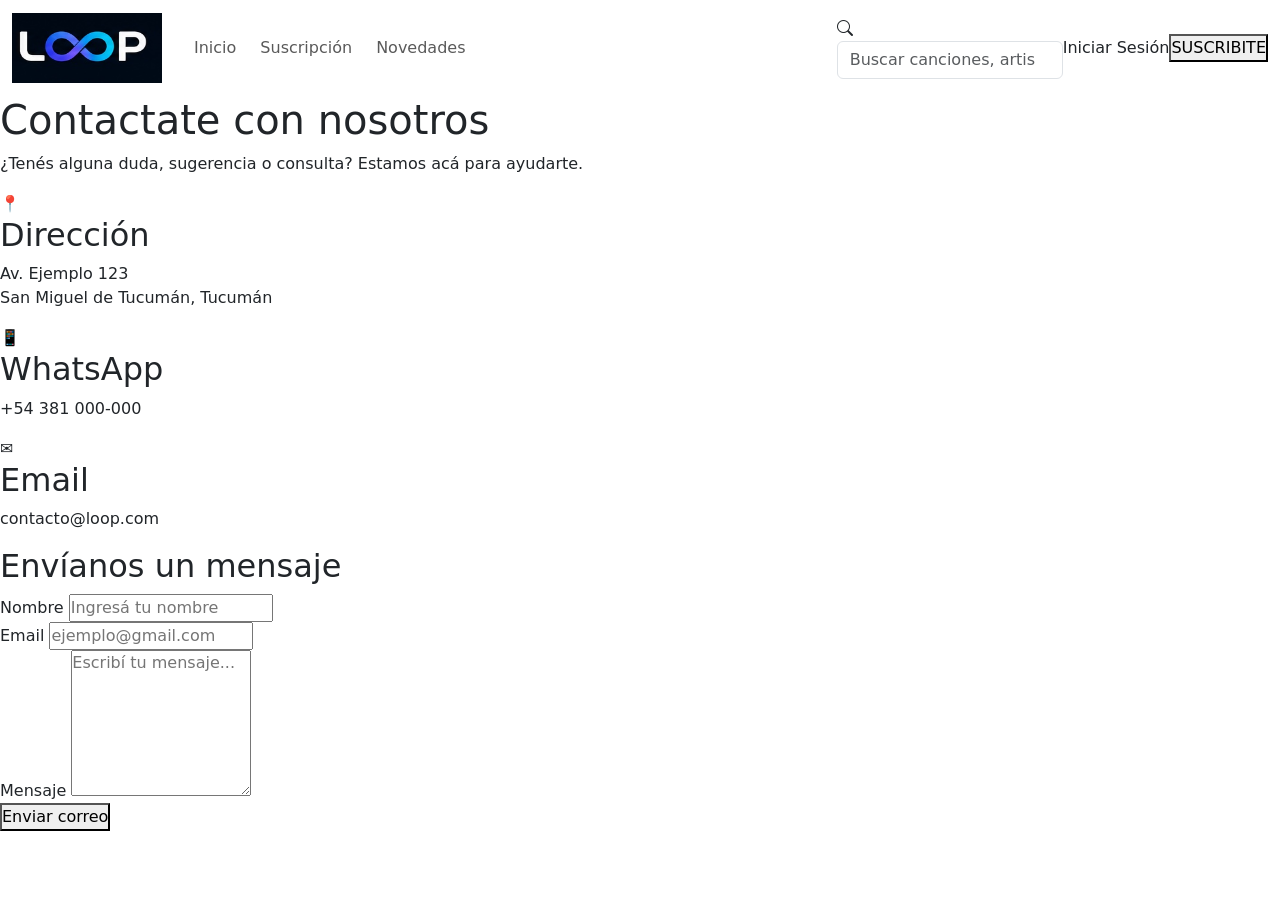
==== pages/contacto/contacto.html @ 1b374a80 "Agrego boton de enviar a formulario" ====
<!DOCTYPE html>
<html lang="en">
<head>
    <meta charset="UTF-8">
    <meta name="viewport" content="width=device-width, initial-scale=1.0">
    <title>Document</title>
    <link rel="preconnect" href="https://fonts.googleapis.com">
    <link rel="preconnect" href="https://fonts.gstatic.com" crossorigin>
    <link href="https://fonts.googleapis.com/css2?family=Poppins:ital,wght@0,100;0,200;0,300;0,400;0,500;0,600;0,700;0,800;0,900;1,100;1,200;1,300;1,400;1,500;1,600;1,700;1,800;1,900&display=swap" rel="stylesheet">
    <link rel="stylesheet" href="./contacto.css">
    <link href="https://cdn.jsdelivr.net/npm/bootstrap@5.3.8/dist/css/bootstrap.min.css" rel="stylesheet" integrity="sha384-sRIl4kxILFvY47J16cr9ZwB07vP4J8+LH7qKQnuqkuIAvNWLzeN8tE5YBujZqJLB" crossorigin="anonymous">
    <link rel="stylesheet" href="https://cdn.jsdelivr.net/npm/bootstrap-icons@1.11.3/font/bootstrap-icons.min.css">
    <link rel="stylesheet" href="./contacto.css">
</head>
<body>
    
    <nav class="navbar navbar-expand-lg">
        <div class="container-fluid">
        <a class="navbar-brand" href="#index.html">
          <img
            src="/assets/images/03_logo_sin_slogan.png"
            alt="LOOP"
            width="150"
            height="70"
          />
        </a>
        <button
          class="navbar-toggler text-center"
          type="button"
          data-bs-toggle="collapse"
          data-bs-target="#navbarTogglerDemo02"
          aria-controls="navbarTogglerDemo02"
          aria-expanded="false"
          aria-label="Toggle navigation"
        >
          <span class="navbar-toggler-icon"></span>
        </button>
        <div class="collapse navbar-collapse" id="navbarTogglerDemo02">
        
            <ul class="navbar-nav me-auto mb-2 mb-lg-0 ">
              <li class="nav-item">
                  <a class="nav-link" href="/pages/inicio/inicio.html">
                      <i class="me-2"></i>Inicio
                  </a>
              </li>
              <li class="nav-item">
                  <a class="nav-link" href="/pages/suscripcion/suscripcion.html">
                      <i class="me-2"></i>Suscripción
                  </a>
              </li>
              <li class="nav-item">
                  <a class="nav-link" href="/pages/error404/404.html">
                      <i class="me-2"></i>Novedades
                  </a>
              </li>
            </ul>
            <form class="d-flex  ms-auto" role="search">
              <div class="search-box">
                <i class="bi bi-search"></i>
                <input
                  class="form-control"
                  type="search"
                  placeholder="Buscar canciones, artistas y más..."
                  aria-label="Search"
                />
              </div>
            </form>

                    <a href="#" class="navbar1 nav-link login-link" data-bs-toggle="modal" data-bs-target="#loginModal">
                    Iniciar Sesión
                    </a>
                     
                  
                  <button type="button" class="btn-suscribite">SUSCRIBITE</button>
        
        </div>
      </div>
    </nav>
      <main>

        
         <section class="contacto">
            <div class="contacto-contenedor">

                <div class="contacto-encabezado">
                

                    <h1>Contactate con nosotros</h1>

                    <p>
                        ¿Tenés alguna duda, sugerencia o consulta?
                        Estamos acá para ayudarte.
                    </p>
                </div>


                <div class="contacto-contenido">

                  
                    <div class="contacto-informacion">

                        <div class="contacto-card">
                            <div class="contacto-icono">📍</div>

                            <div>
                                <h2>Dirección</h2>
                                <p>
                                    Av. Ejemplo 123<br>
                                    San Miguel de Tucumán, Tucumán
                                </p>
                            </div>
                        </div>


                        <div class="contacto-card">
                            <div class="contacto-icono">📱</div>

                            <div>
                                <h2>WhatsApp</h2>
                                <p>+54 381 000-000</p>
                            </div>
                        </div>


                        <div class="contacto-card">
                            <div class="contacto-icono">✉️</div>

                            <div>
                                <h2>Email</h2>
                                <p>contacto@loop.com</p>
                            </div>
                        </div>

                    </div>

                    <div class="contacto-formulario-contenedor">

                        <h2>Envíanos un mensaje</h2>

                        <form class="contacto-formulario" action="#" method="post">

                            <div class="campo">
                                <label for="nombre">Nombre</label>

                                <input
                                    type="text"
                                    id="nombre"
                                    name="nombre"
                                    placeholder="Ingresá tu nombre"
                                    required
                                    minlength="2"
                                >
                            </div>


                            <div class="campo">
                                <label for="email">Email</label>

                                <input
                                    type="email"
                                    id="email"
                                    name="email"
                                    placeholder="ejemplo@gmail.com"
                                    required
                                >
                            </div>


                            <div class="campo">
                                <label for="mensaje">Mensaje</label>

                                <textarea
                                    id="mensaje"
                                    name="mensaje"
                                    rows="6"
                                    placeholder="Escribí tu mensaje..."
                                    required
                                    minlength="10"
                                ></textarea>
                            </div>


                            <button type="submit" class="boton-enviar">
                                Enviar correo
                            </button>

                        </form>

                    </div>

                </div>

            </div>
        </section>
    <script src="https://cdn.jsdelivr.net/npm/bootstrap@5.3.8/dist/js/bootstrap.bundle.min.js" integrity="sha384-FKyoEForCGlyvwx9Hj09JcYn3nv7wiPVlz7YYwJrWVcXK/BmnVDxM+D2scQbITxI" crossorigin="anonymous"></script>
    
</body>
</html>
---- pages/contacto/contacto.css ----
:root{
    --color-fondo: #0D1B2A; /* Fondo general / Navbar */
    --color-primario: #1E3A8A; /* Boton principal */
    --color-secundario: #00B4DB; /* Hovers */
    --color-detalle: #7B61FF; /* Elementos destacados */
    --color-blanco: #FFFFFF;  /* Texto principal */
    --color-metadata: #8D99AE; /* Texto secundario, descripciones, fechas */
    --color-cards: #13243A; /* Cards / Secciones */
}

*{
    padding: 0;
    margin: 0;
    box-sizing: border-box;
}
---- pages/contacto/contacto.css ----
:root{
    --color-fondo: #0D1B2A; /* Fondo general / Navbar */
    --color-primario: #1E3A8A; /* Boton principal */
    --color-secundario: #00B4DB; /* Hovers */
    --color-detalle: #7B61FF; /* Elementos destacados */
    --color-blanco: #FFFFFF;  /* Texto principal */
    --color-metadata: #8D99AE; /* Texto secundario, descripciones, fechas */
    --color-cards: #13243A; /* Cards / Secciones */
}

*{
    padding: 0;
    margin: 0;
    box-sizing: border-box;
}
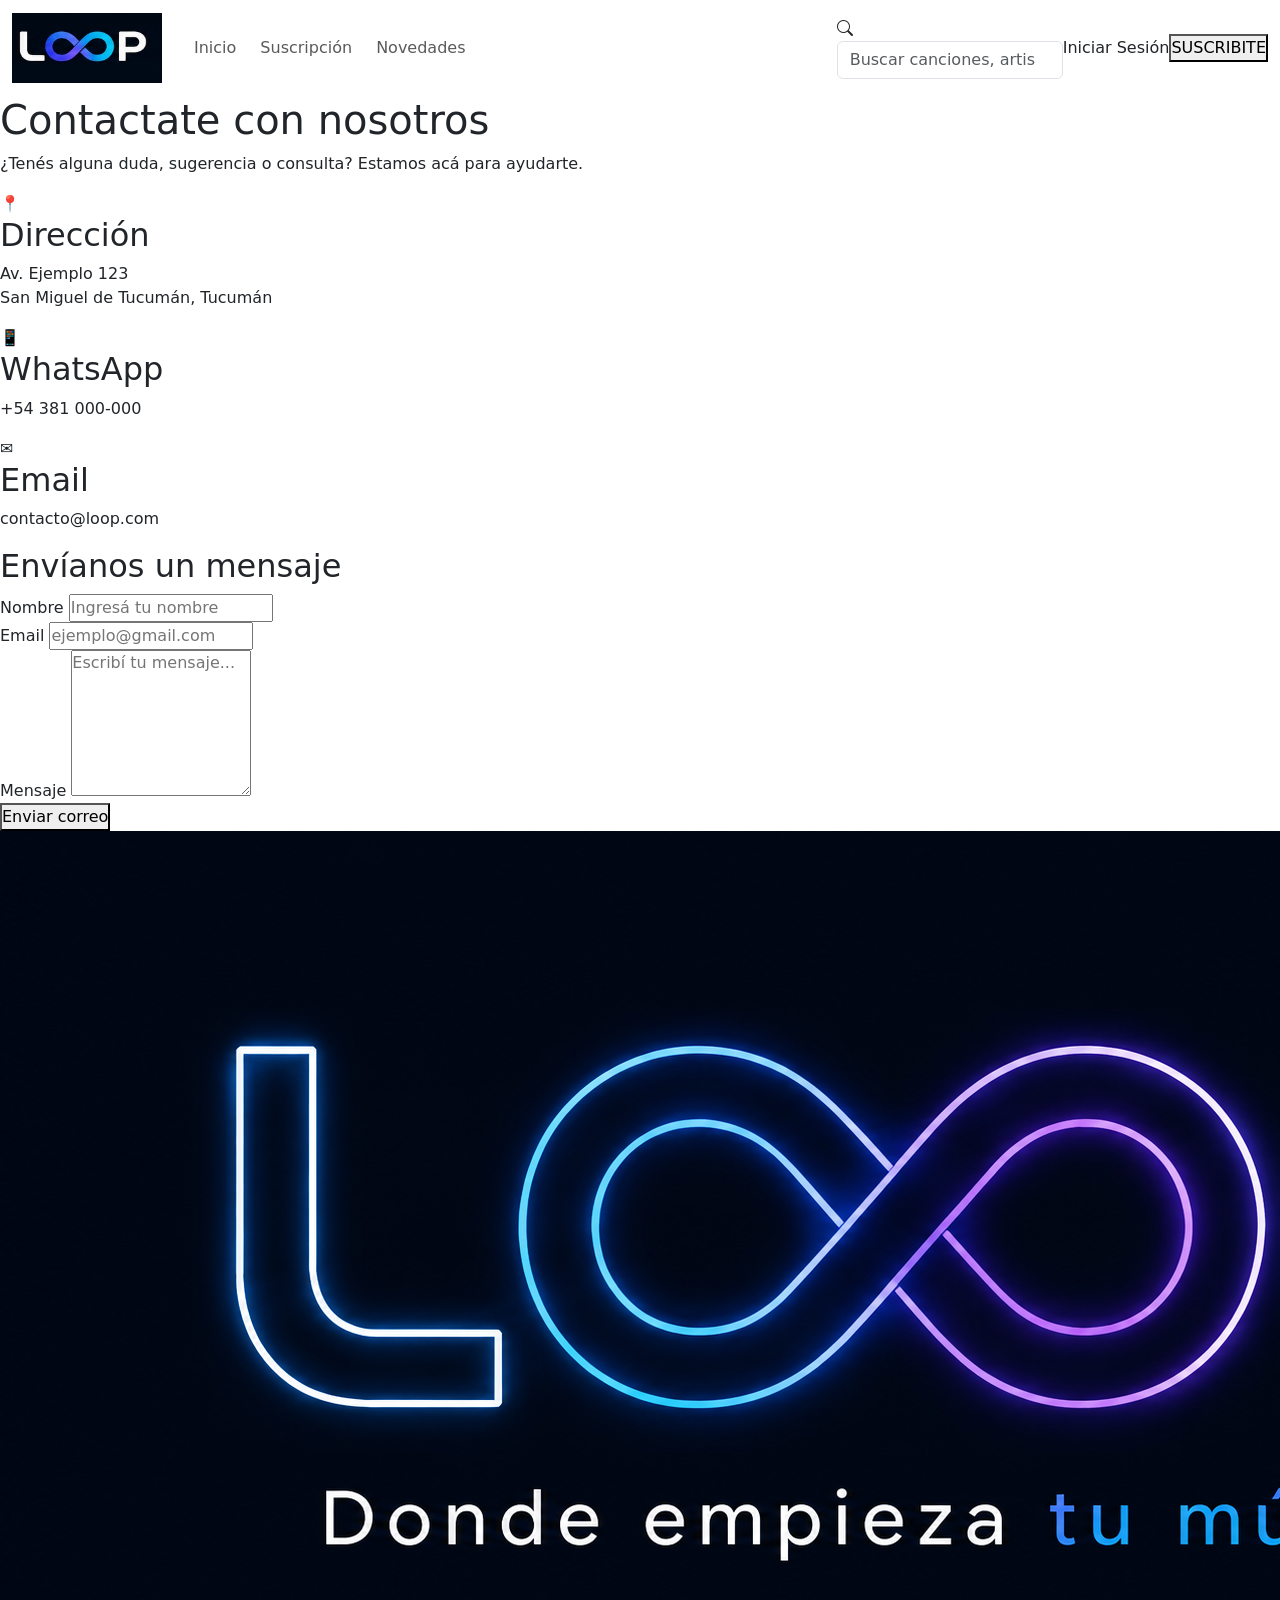
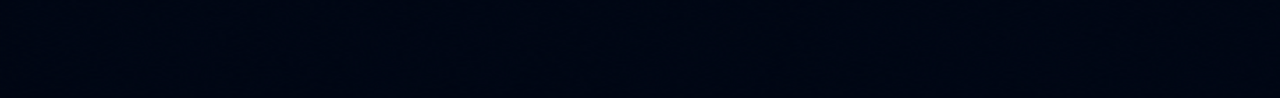
==== commit 346a00b2: "Agrego logo a footer contacto" ====
--- a/pages/contacto/contacto.html
+++ b/pages/contacto/contacto.html
@@ -192,6 +192,14 @@
 
             </div>
         </section>
+            
+        <footer class="siteFooter">
+    <div class="footerContent ">
+        <div class="footerColumn">
+            <a href="">
+                <img src="/assets/images/logo-footer.png" alt="">
+            </a>
+        </div>
     <script src="https://cdn.jsdelivr.net/npm/bootstrap@5.3.8/dist/js/bootstrap.bundle.min.js" integrity="sha384-FKyoEForCGlyvwx9Hj09JcYn3nv7wiPVlz7YYwJrWVcXK/BmnVDxM+D2scQbITxI" crossorigin="anonymous"></script>
     
 </body>
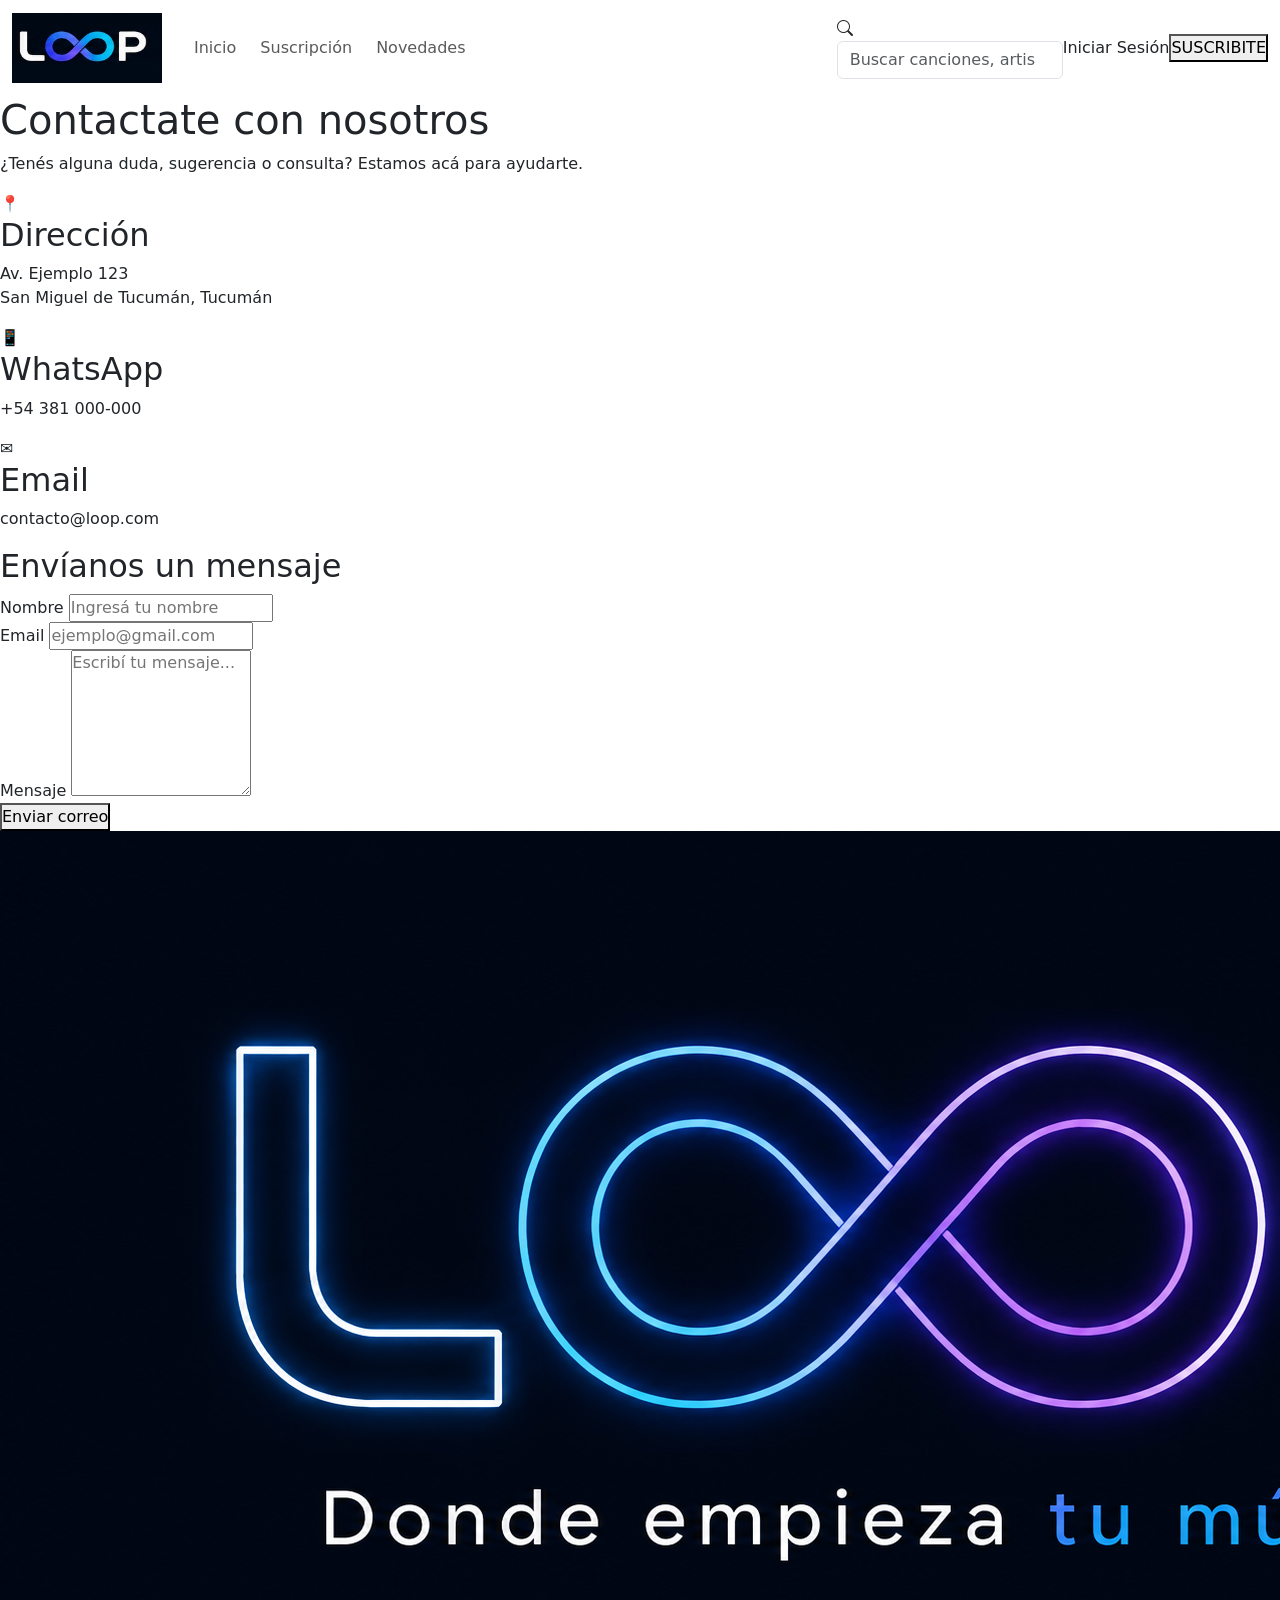
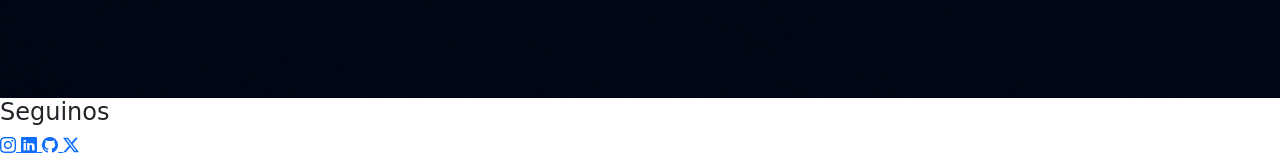
==== commit c2404c50: "Agrego social icons a footer contactos" ====
--- a/pages/contacto/contacto.html
+++ b/pages/contacto/contacto.html
@@ -200,6 +200,25 @@
                 <img src="/assets/images/logo-footer.png" alt="">
             </a>
         </div>
+        
+        
+        <div class="footerColumn">
+            <h4>Seguinos</h4>
+            <div class="socialIcons">
+                <a href="https://www.instagram.com/">
+                    <i class="bi bi-instagram"></i>
+                </a>
+                <a href="www.linkedin.com/in/">
+                    <i class="bi bi-linkedin"></i>
+                </a>
+                <a href="https://github.com/">
+                    <i class="bi bi-github"></i>
+                </a>
+                <a href="https://x.com/">
+                    <i class="bi bi-twitter-x"></i>
+                </a>
+            </div>
+        </div>
     <script src="https://cdn.jsdelivr.net/npm/bootstrap@5.3.8/dist/js/bootstrap.bundle.min.js" integrity="sha384-FKyoEForCGlyvwx9Hj09JcYn3nv7wiPVlz7YYwJrWVcXK/BmnVDxM+D2scQbITxI" crossorigin="anonymous"></script>
     
 </body>
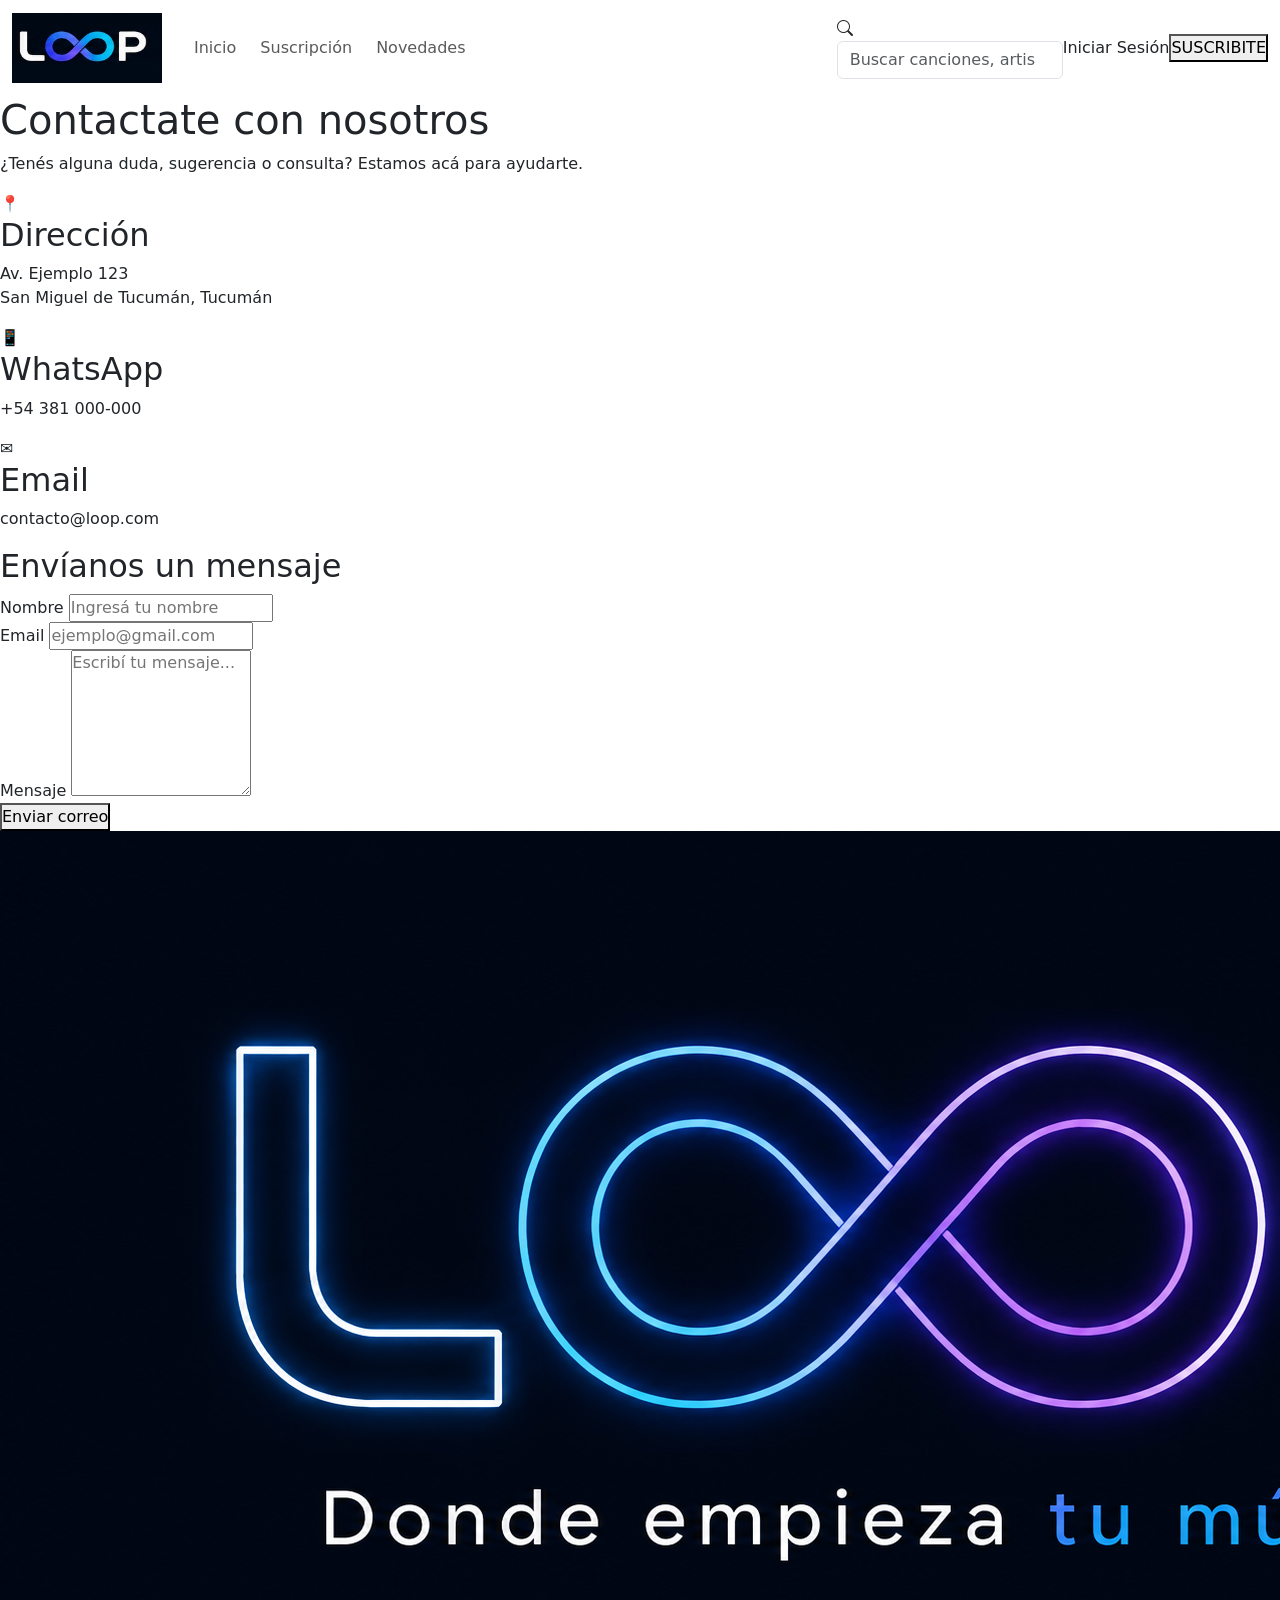
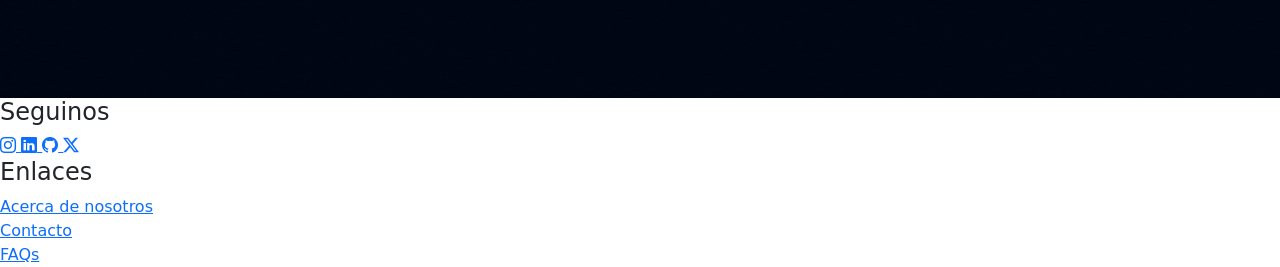
==== commit af5cee53: "Agrego links a footer contactos" ====
--- a/pages/contacto/contacto.html
+++ b/pages/contacto/contacto.html
@@ -219,6 +219,14 @@
                 </a>
             </div>
         </div>
+        <div class="footerColumn">
+            <h4>Enlaces</h4>
+            <div class="d-flex flex-column justify-content-center">
+                <a href="#pages/nosotros.html">Acerca de nosotros</a>
+                <a href="#pages/contacto.html">Contacto</a>
+                <a href="#pages/404.html">FAQs</a>
+            </div>
+        </div>
     <script src="https://cdn.jsdelivr.net/npm/bootstrap@5.3.8/dist/js/bootstrap.bundle.min.js" integrity="sha384-FKyoEForCGlyvwx9Hj09JcYn3nv7wiPVlz7YYwJrWVcXK/BmnVDxM+D2scQbITxI" crossorigin="anonymous"></script>
     
 </body>
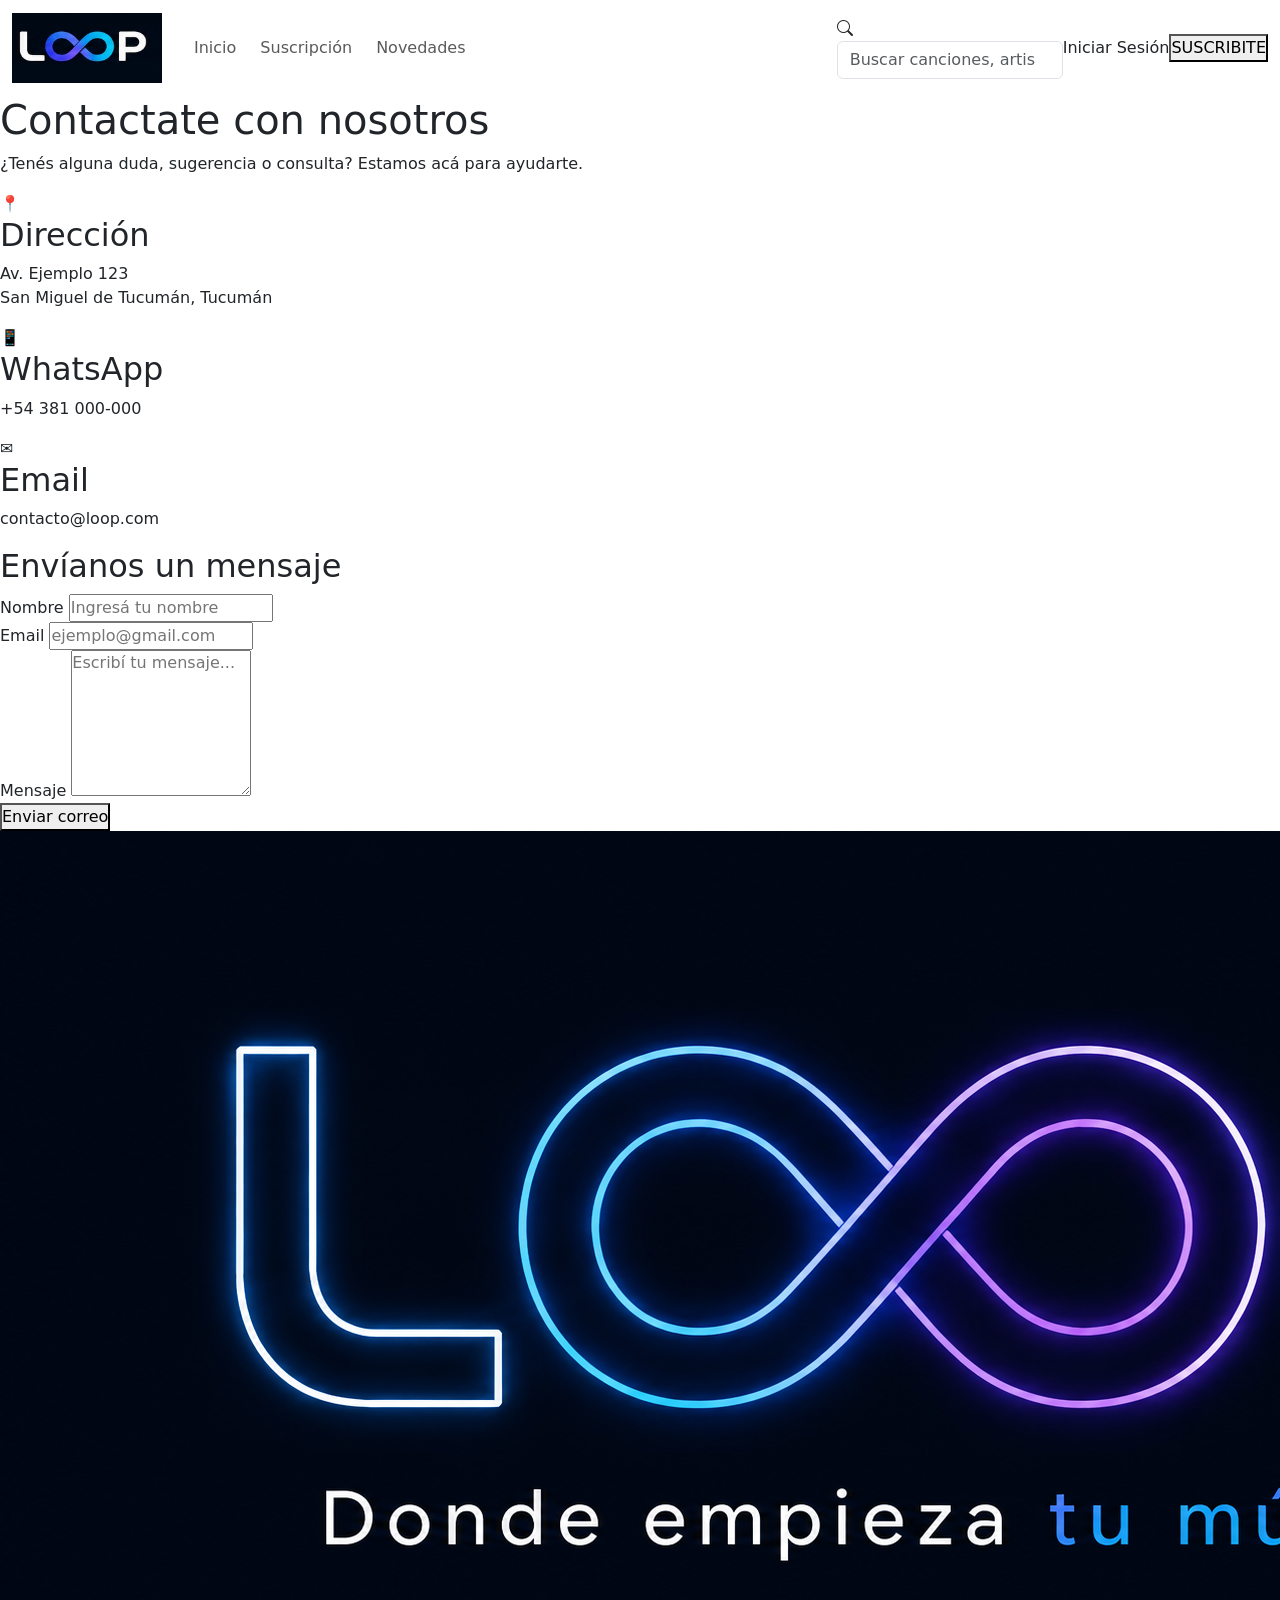
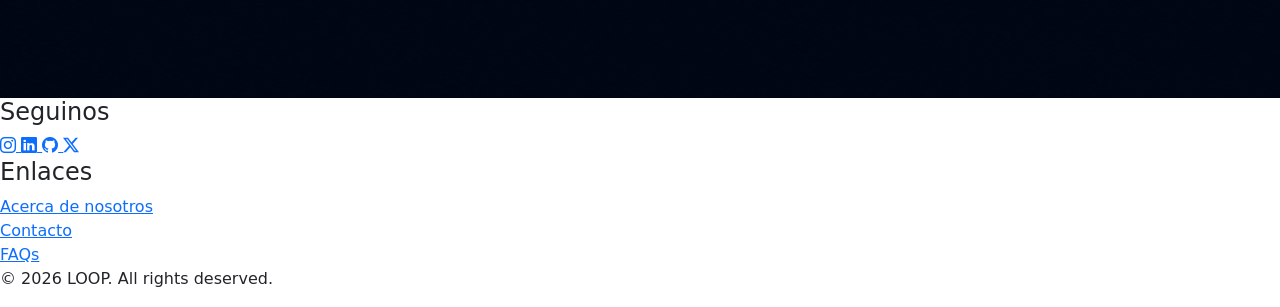
==== commit 7dacdd1d: "Agrego copyright a footer contacto" ====
--- a/pages/contacto/contacto.html
+++ b/pages/contacto/contacto.html
@@ -227,6 +227,13 @@
                 <a href="#pages/404.html">FAQs</a>
             </div>
         </div>
+
+    </div>
+
+    <div class="footerBottom">
+        <p>&copy; 2026 LOOP. All rights deserved.</p>
+    </div>
+</footer>
     <script src="https://cdn.jsdelivr.net/npm/bootstrap@5.3.8/dist/js/bootstrap.bundle.min.js" integrity="sha384-FKyoEForCGlyvwx9Hj09JcYn3nv7wiPVlz7YYwJrWVcXK/BmnVDxM+D2scQbITxI" crossorigin="anonymous"></script>
     
 </body>
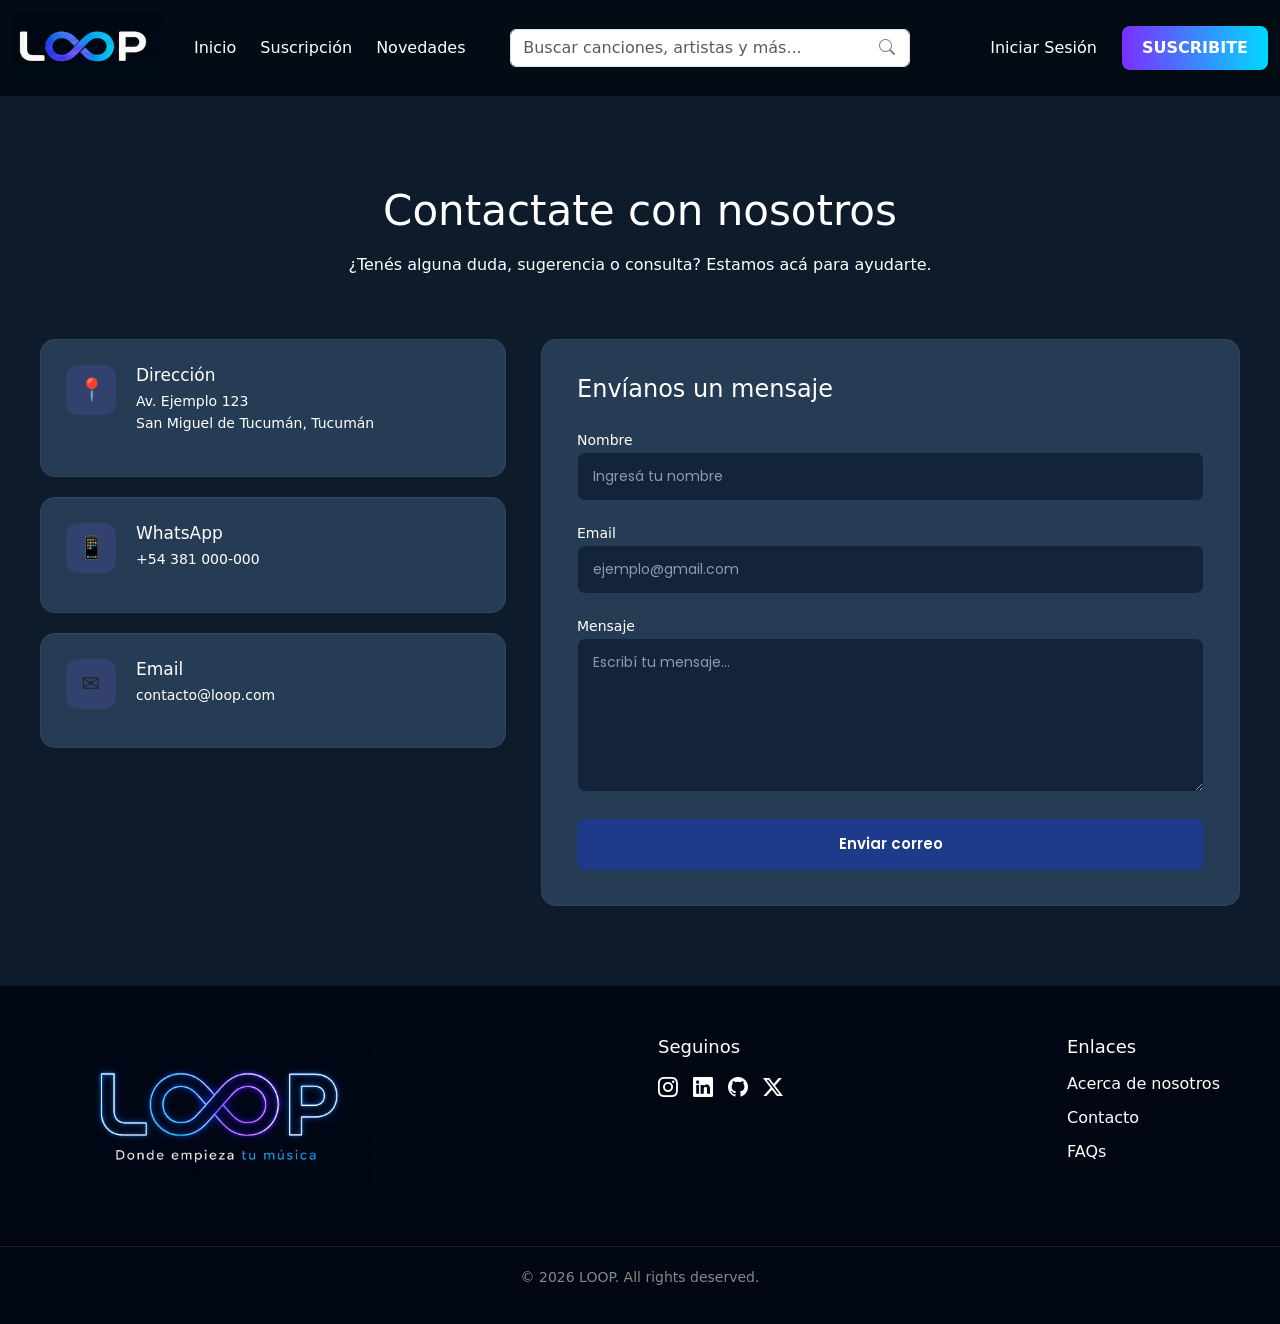
==== commit 055183e5: "Elimina un enlace duplicado a la hoja de estilos en contacto.html" ====
--- a/pages/contacto/contacto.html
+++ b/pages/contacto/contacto.html
@@ -7,7 +7,6 @@
     <link rel="preconnect" href="https://fonts.googleapis.com">
     <link rel="preconnect" href="https://fonts.gstatic.com" crossorigin>
     <link href="https://fonts.googleapis.com/css2?family=Poppins:ital,wght@0,100;0,200;0,300;0,400;0,500;0,600;0,700;0,800;0,900;1,100;1,200;1,300;1,400;1,500;1,600;1,700;1,800;1,900&display=swap" rel="stylesheet">
-    <link rel="stylesheet" href="./contacto.css">
     <link href="https://cdn.jsdelivr.net/npm/bootstrap@5.3.8/dist/css/bootstrap.min.css" rel="stylesheet" integrity="sha384-sRIl4kxILFvY47J16cr9ZwB07vP4J8+LH7qKQnuqkuIAvNWLzeN8tE5YBujZqJLB" crossorigin="anonymous">
     <link rel="stylesheet" href="https://cdn.jsdelivr.net/npm/bootstrap-icons@1.11.3/font/bootstrap-icons.min.css">
     <link rel="stylesheet" href="./contacto.css">
@@ -235,6 +234,5 @@
     </div>
 </footer>
     <script src="https://cdn.jsdelivr.net/npm/bootstrap@5.3.8/dist/js/bootstrap.bundle.min.js" integrity="sha384-FKyoEForCGlyvwx9Hj09JcYn3nv7wiPVlz7YYwJrWVcXK/BmnVDxM+D2scQbITxI" crossorigin="anonymous"></script>
-    
 </body>
 </html>
--- a/pages/contacto/contacto.css
+++ b/pages/contacto/contacto.css
@@ -1,5 +1,5 @@
 :root{
-    --color-fondo: #0D1B2A; /* Fondo general / Navbar */
+    --color-fondo: #030b14; /* Fondo general / Navbar */
     --color-primario: #1E3A8A; /* Boton principal */
     --color-secundario: #00B4DB; /* Hovers */
     --color-detalle: #7B61FF; /* Elementos destacados */
@@ -12,4 +12,443 @@
     padding: 0;
     margin: 0;
     box-sizing: border-box;
+}
+
+body{
+    background-color: #0D1B2A !important;
+}
+
+.navbar{
+    background-color: var(--color-fondo);
+    position: sticky;
+    top: 0;
+    z-index: 1030;
+}
+
+@media (max-width: 991.98px) {
+  
+  .navbar-collapse.show {
+    display: flex !important;
+    flex-direction: column;
+    align-items: center;
+    gap: 1rem;
+    padding: 1rem 0;
+  }
+
+  
+  .navbar-nav {
+    align-items: center;
+    gap: .5rem;
+    margin: 0 !important; 
+  }
+
+  .navbar-collapse.show form,
+ .navbar-collapse.show .navbar1, 
+  .navbar-collapse.show .btn-suscribite {
+    width: 280px;
+    max-width: 90%;      
+    margin: 0 !important; 
+  }
+
+ 
+  .navbar-collapse.show .search-box,
+  .navbar-collapse.show .search-box input {
+    width: 280px;
+    box-sizing: border-box;
+  }
+}
+
+
+
+.nav-link{
+    color: #FFFFFF;
+}
+.navbar1{
+    margin-right: 25px;
+    color: var(--color-blanco);
+} 
+.navbar1:hover{
+    color: var(--color-secundario)
+}
+
+@media (max-width: 991.98px) {
+     .navbar1{
+        display: none;
+        display: block;
+        box-sizing: border-box;
+        width: 30%;
+        text-align: center;
+        padding: 8px 16px;
+        border: 1px solid #7b61ff;
+        border-radius: 6px;
+    } 
+}
+
+.search-box{
+    position: relative;
+    width: 400px;
+    margin-right: 80px;
+}
+
+.search-box input{
+    padding-right: 40px; 
+}
+
+.search-box i{
+    position: absolute;
+    right: 15px;   
+    top: 50%;
+    transform: translateY(-50%);
+    color: gray;
+    pointer-events: none;
+}
+
+.button{
+    margin-left: 25px;
+    margin-right: 25px;
+}
+
+.btn-suscribite{
+    background-image: linear-gradient(to right, #7b2fff, #00d9ff);
+    color: var(--color-blanco);
+    border: none;
+    border-radius: 8px;
+    padding: 10px 20px;
+    font-weight: 600;
+}
+
+
+@media (max-width: 991.98px) {
+    .btn-suscribite{
+        width: 30%;
+    }
+}
+
+
+.btn-suscribite:hover{
+    transform: translateY(-2px);
+    box-shadow: 0 5px 15px rgba(123, 47, 255, 0.4);
+}
+
+.dropdown-menu {
+  background-color: #0D1B2A;
+  border: 1px solid #7B61FF44;  
+  border-radius: .5rem;
+  padding: .5rem;
+  margin-top: .1rem !important;
+  box-shadow: 0 8px 24px rgba(0, 0, 0, 0.4);
+}
+
+.dropdown-item {
+  color: #fff;
+  border-radius: .375rem;
+  padding: .5rem .75rem;
+  transition: 0.2s ease;
+}
+
+.dropdown-item:hover,
+.dropdown-item:focus {
+  background-color: #1E3A8A;   
+  color: #fff;
+}
+
+.dropdown-item.active,
+.dropdown-item:active {
+  background: linear-gradient(to right, #1E3A8A, #00B4DB); 
+  color: #fff;
+}
+
+.dropdown-divider {
+  border-top: 1px solid #7B61FF33;
+}
+
+.contacto {
+    padding: 80px 30px;
+}
+
+.contacto-contenedor {
+    max-width: 1200px;
+    margin: auto;
+}
+
+.contacto-encabezado {
+    text-align: center;
+    max-width: 700px;
+    margin: 0 auto 60px;
+}
+
+.contacto-etiqueta {
+    color: var(--color-detalle);
+    font-size: 14px;
+    font-weight: 600;
+    letter-spacing: 3px;
+}
+
+.contacto-encabezado h1 {
+    color: var(--color-blanco);
+    font-size: 42px;
+    margin: 10px 0 15px;
+}
+
+.contacto-encabezado p {
+    color: var(--color-blanco);
+    font-size: 16px;
+    line-height: 1.7;
+}
+
+.contacto-contenido {
+    display: grid;
+    grid-template-columns: 0.8fr 1.2fr;
+    gap: 35px;
+}
+
+
+.contacto-informacion {
+    display: flex;
+    flex-direction: column;
+    gap: 20px;
+}
+
+.contacto-card{
+    background-color: #263c55;
+    padding: 25px;
+
+    border-radius: 15px;
+
+    display: flex;
+    align-items: flex-start;
+    gap: 20px;
+
+    border: 1px solid rgba(255, 255, 255, 0.05);
+
+    transition: 0.3s;
+}
+
+.contacto-card:hover {
+    transform: translateY(-3px);
+    border-color: var(--color-detalle);
+}
+
+.contacto-icono {
+    width: 50px;
+    height: 50px;
+
+    display: flex;
+    align-items: center;
+    justify-content: center;
+
+    background-color: rgba(123, 97, 255, 0.15);
+    border-radius: 12px;
+
+    font-size: 22px;
+}
+
+.contacto-card h2 {
+    color: var(--color-blanco);
+    font-size: 17px;
+    margin-bottom: 5px;
+}
+
+.contacto-card p {
+    color: var(--color-blanco);
+    font-size: 14px;
+    line-height: 1.6;
+}
+
+.contacto-formulario-contenedor {
+    background-color: #263c55;
+    padding: 35px;
+    border-radius: 15px;
+
+    border: 1px solid rgba(255, 255, 255, 0.05);
+}
+
+.contacto-formulario-contenedor h2 {
+    color: var(--color-blanco);
+    font-size: 24px;
+    margin-bottom: 25px;
+}
+
+.contacto-formulario {
+    display: flex;
+    flex-direction: column;
+    gap: 20px;
+}
+
+.nombre {
+    display: flex;
+    flex-direction: column;
+    gap: 8px;
+}
+.campo label {
+    color: var(--color-blanco);
+    font-size: 14px;
+    font-weight: 500;
+}
+
+.campo input,
+.campo textarea {
+    width: 100%;
+
+    padding: 13px 15px;
+
+    background-color: #13243A;
+    color: var(--color-blanco);
+
+    border: 1px solid #263c55;
+    border-radius: 8px;
+
+    font-family: "Poppins", sans-serif;
+    font-size: 14px;
+
+    outline: none;
+
+    transition: 0.3s;
+}
+
+.campo input::placeholder,
+.campo textarea::placeholder {
+    color: var(--color-metadata);
+}
+
+.campo input:focus,
+.campo textarea:focus {
+    border-color: var(--color-secundario);
+}
+
+.campo input:invalid:not(:placeholder-shown),
+.campo textarea:invalid:not(:placeholder-shown) {
+    border-color: #ff5c8a;
+}
+
+.campo input:valid,
+.campo textarea:valid {
+    border-color: var(--color-detalle);
+}
+
+.campo textarea {
+    resize: vertical;
+    min-height: 140px;
+}
+
+.boton-enviar {
+    border: none;
+
+    background-color: #1E3A8A;
+    color: var(--color-blanco);
+
+    padding: 14px 25px;
+
+    border-radius: 8px;
+
+    font-family: "Poppins", sans-serif;
+    font-size: 15px;
+    font-weight: 600;
+
+    cursor: pointer;
+
+    transition: 0.3s;
+}
+
+.boton-enviar:hover {
+    background-color: var(--color-secundario);
+    transform: translateY(-2px);
+}
+
+
+.siteFooter{
+        background-color: #010713;
+    }
+
+    .footerContent{
+        display: flex;
+        justify-content: space-between;
+        flex-wrap: wrap;
+        grid-template-columns: repeat(3, 1fr); 
+        gap: 30px;
+        max-width: 1200px;
+        margin: 0 auto;
+        padding: 50px 20px;
+    }
+
+
+    .footerColumn img{
+    /*  font-family: 'Poppins', sans-serif;
+        color: #22D3EE;
+        margin-bottom: 15px;
+        font-size: 20px; */
+        height: 150px;
+        width: auto;
+}
+
+.footerColumn h4{
+    color: #fff;
+    margin-bottom: 15px;
+    font-size: 18px;
+}
+
+.footerColumn a{
+    display: inline-block; 
+    color: var(--color-blanco);
+    text-decoration: none;
+    margin-bottom: 10px;
+    transition: 0.3s;
+}
+
+.footerColumn a:hover{
+    color: #22D3EE;
+}
+
+.socialIcons{
+    display: flex;
+    flex-direction: row;
+    justify-content: flex-start;
+    align-items: flex-start;
+    gap: 15px;
+}
+
+.socialIcons a{
+    font-size: 20px;
+    display: inline-block;
+    margin-bottom: 0;
+}
+
+.footerBottom{
+    border-top: 1px solid rgba(255,255,255,0.1);
+    text-align: center;
+    padding: 20px;
+    font-size: 14px;
+    color: #888;
+}
+
+@media (max-width: 768px){
+    .footerContent{
+        grid-template-columns: 1fr;
+        text-align: center;
+        /* justify-items: unset; */
+        display: flex;
+        flex-direction: column;
+        align-items: center;
+        text-align: center;
+    }
+
+    .footerColumn{
+        display: flex;
+        flex-direction: column;
+        align-items: center;
+    }
+
+    .socialIcons{
+        align-items: center;
+    }
+
+    .footerColumn img{
+        height: 100px;
+    }
+}
+
+@media (max-width: 480px){
+    .footerContent{
+        grid-template-columns: 1fr;
+    }
 }
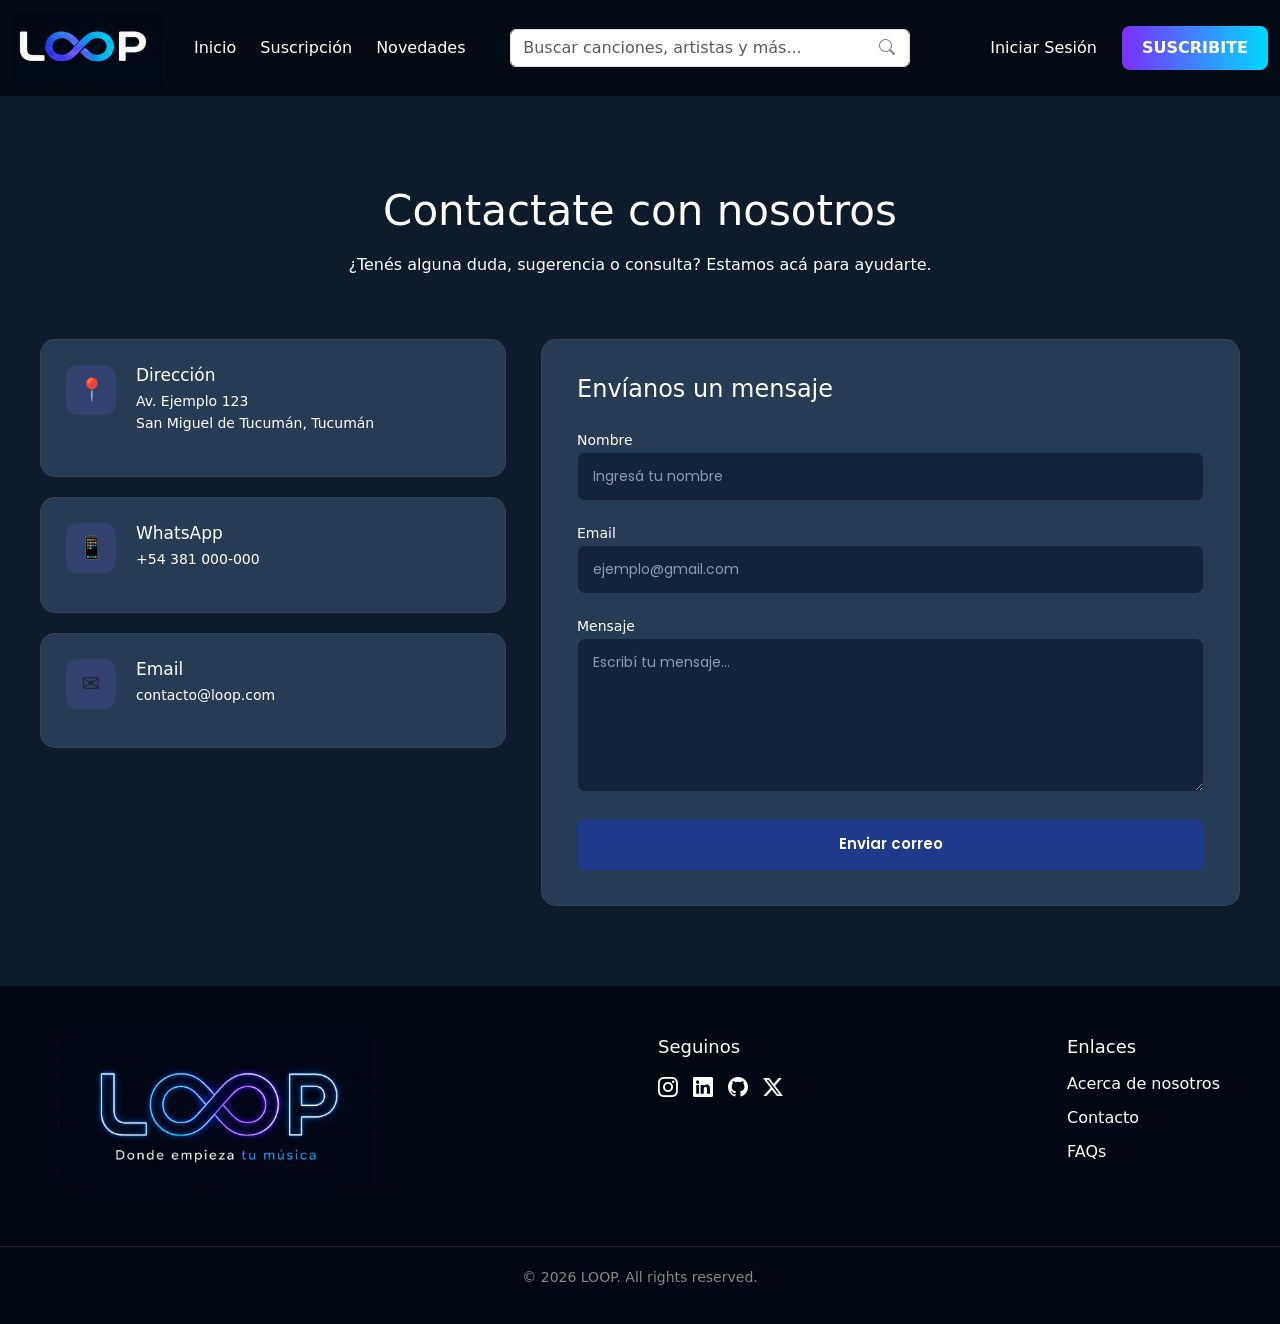
==== commit dc0eb793: "actualizo enlaces de contacto en la página de inicio y soluciono responsive" ====
--- a/pages/contacto/contacto.html
+++ b/pages/contacto/contacto.html
@@ -1,21 +1,39 @@
-<!DOCTYPE html>
-<html lang="en">
-<head>
-    <meta charset="UTF-8">
-    <meta name="viewport" content="width=device-width, initial-scale=1.0">
-    <title>Document</title>
-    <link rel="preconnect" href="https://fonts.googleapis.com">
-    <link rel="preconnect" href="https://fonts.gstatic.com" crossorigin>
-    <link href="https://fonts.googleapis.com/css2?family=Poppins:ital,wght@0,100;0,200;0,300;0,400;0,500;0,600;0,700;0,800;0,900;1,100;1,200;1,300;1,400;1,500;1,600;1,700;1,800;1,900&display=swap" rel="stylesheet">
-    <link href="https://cdn.jsdelivr.net/npm/bootstrap@5.3.8/dist/css/bootstrap.min.css" rel="stylesheet" integrity="sha384-sRIl4kxILFvY47J16cr9ZwB07vP4J8+LH7qKQnuqkuIAvNWLzeN8tE5YBujZqJLB" crossorigin="anonymous">
-    <link rel="stylesheet" href="https://cdn.jsdelivr.net/npm/bootstrap-icons@1.11.3/font/bootstrap-icons.min.css">
-    <link rel="stylesheet" href="./contacto.css">
-</head>
-<body>
-    
+<!doctype html>
+<html lang="es">
+  <head>
+    <meta charset="UTF-8" />
+    <meta name="viewport" content="width=device-width, initial-scale=1.0" />
+
+    <title>Contacto - LOOP</title>
+
+    <link rel="preconnect" href="https://fonts.googleapis.com" />
+    <link rel="preconnect" href="https://fonts.gstatic.com" crossorigin />
+
+    <link
+      href="https://fonts.googleapis.com/css2?family=Poppins:ital,wght@0,100;0,200;0,300;0,400;0,500;0,600;0,700;0,800;0,900;1,100;1,200;1,300;1,400;1,500;1,600;1,700;1,800;1,900&display=swap"
+      rel="stylesheet"
+    />
+
+    <link
+      href="https://cdn.jsdelivr.net/npm/bootstrap@5.3.8/dist/css/bootstrap.min.css"
+      rel="stylesheet"
+      integrity="sha384-sRIl4kxILFvY47J16cr9ZwB07vP4J8+LH7qKQnuqkuIAvNWLzeN8tE5YBujZqJLB"
+      crossorigin="anonymous"
+    />
+
+    <link
+      rel="stylesheet"
+      href="https://cdn.jsdelivr.net/npm/bootstrap-icons@1.11.3/font/bootstrap-icons.min.css"
+    />
+
+    <link rel="stylesheet" href="./contacto.css" />
+  </head>
+
+  <body>
+    <!-- NAVBAR -->
     <nav class="navbar navbar-expand-lg">
-        <div class="container-fluid">
-        <a class="navbar-brand" href="#index.html">
+      <div class="container-fluid">
+        <a class="navbar-brand" href="/index.html">
           <img
             src="/assets/images/03_logo_sin_slogan.png"
             alt="LOOP"
@@ -23,6 +41,7 @@
             height="70"
           />
         </a>
+
         <button
           class="navbar-toggler text-center"
           type="button"
@@ -34,205 +53,231 @@
         >
           <span class="navbar-toggler-icon"></span>
         </button>
+
         <div class="collapse navbar-collapse" id="navbarTogglerDemo02">
-        
-            <ul class="navbar-nav me-auto mb-2 mb-lg-0 ">
-              <li class="nav-item">
-                  <a class="nav-link" href="/pages/inicio/inicio.html">
-                      <i class="me-2"></i>Inicio
-                  </a>
-              </li>
-              <li class="nav-item">
-                  <a class="nav-link" href="/pages/suscripcion/suscripcion.html">
-                      <i class="me-2"></i>Suscripción
-                  </a>
-              </li>
-              <li class="nav-item">
-                  <a class="nav-link" href="/pages/error404/404.html">
-                      <i class="me-2"></i>Novedades
-                  </a>
-              </li>
-            </ul>
-            <form class="d-flex  ms-auto" role="search">
-              <div class="search-box">
-                <i class="bi bi-search"></i>
-                <input
-                  class="form-control"
-                  type="search"
-                  placeholder="Buscar canciones, artistas y más..."
-                  aria-label="Search"
-                />
-              </div>
-            </form>
-
-                    <a href="#" class="navbar1 nav-link login-link" data-bs-toggle="modal" data-bs-target="#loginModal">
-                    Iniciar Sesión
-                    </a>
-                     
-                  
-                  <button type="button" class="btn-suscribite">SUSCRIBITE</button>
-        
+          <ul class="navbar-nav me-auto mb-2 mb-lg-0">
+            <li class="nav-item">
+              <a class="nav-link" href="/pages/inicio/inicio.html">
+                <i class="me-2"></i>
+                Inicio
+              </a>
+            </li>
+
+            <li class="nav-item">
+              <a class="nav-link" href="/pages/suscripcion/suscripcion.html">
+                <i class="me-2"></i>
+                Suscripción
+              </a>
+            </li>
+
+            <li class="nav-item">
+              <a class="nav-link" href="/pages/error404/404.html">
+                <i class="me-2"></i>
+                Novedades
+              </a>
+            </li>
+          </ul>
+
+          <form class="d-flex ms-auto" role="search">
+            <div class="search-box">
+              <i class="bi bi-search"></i>
+
+              <input
+                class="form-control"
+                type="search"
+                placeholder="Buscar canciones, artistas y más..."
+                aria-label="Buscar"
+              />
+            </div>
+          </form>
+
+          <a
+            href="#"
+            class="navbar1 nav-link login-link"
+            data-bs-toggle="modal"
+            data-bs-target="#loginModal"
+          >
+            Iniciar Sesión
+          </a>
+
+          <button type="button" class="btn-suscribite">SUSCRIBITE</button>
         </div>
       </div>
     </nav>
-      <main>
-
-        
-         <section class="contacto">
-            <div class="contacto-contenedor">
-
-                <div class="contacto-encabezado">
-                
-
-                    <h1>Contactate con nosotros</h1>
-
-                    <p>
-                        ¿Tenés alguna duda, sugerencia o consulta?
-                        Estamos acá para ayudarte.
-                    </p>
-                </div>
-
-
-                <div class="contacto-contenido">
-
-                  
-                    <div class="contacto-informacion">
-
-                        <div class="contacto-card">
-                            <div class="contacto-icono">📍</div>
-
-                            <div>
-                                <h2>Dirección</h2>
-                                <p>
-                                    Av. Ejemplo 123<br>
-                                    San Miguel de Tucumán, Tucumán
-                                </p>
-                            </div>
-                        </div>
-
-
-                        <div class="contacto-card">
-                            <div class="contacto-icono">📱</div>
-
-                            <div>
-                                <h2>WhatsApp</h2>
-                                <p>+54 381 000-000</p>
-                            </div>
-                        </div>
-
-
-                        <div class="contacto-card">
-                            <div class="contacto-icono">✉️</div>
-
-                            <div>
-                                <h2>Email</h2>
-                                <p>contacto@loop.com</p>
-                            </div>
-                        </div>
-
-                    </div>
-
-                    <div class="contacto-formulario-contenedor">
-
-                        <h2>Envíanos un mensaje</h2>
-
-                        <form class="contacto-formulario" action="#" method="post">
-
-                            <div class="campo">
-                                <label for="nombre">Nombre</label>
-
-                                <input
-                                    type="text"
-                                    id="nombre"
-                                    name="nombre"
-                                    placeholder="Ingresá tu nombre"
-                                    required
-                                    minlength="2"
-                                >
-                            </div>
-
-
-                            <div class="campo">
-                                <label for="email">Email</label>
-
-                                <input
-                                    type="email"
-                                    id="email"
-                                    name="email"
-                                    placeholder="ejemplo@gmail.com"
-                                    required
-                                >
-                            </div>
-
-
-                            <div class="campo">
-                                <label for="mensaje">Mensaje</label>
-
-                                <textarea
-                                    id="mensaje"
-                                    name="mensaje"
-                                    rows="6"
-                                    placeholder="Escribí tu mensaje..."
-                                    required
-                                    minlength="10"
-                                ></textarea>
-                            </div>
-
-
-                            <button type="submit" class="boton-enviar">
-                                Enviar correo
-                            </button>
-
-                        </form>
-
-                    </div>
-
-                </div>
-
+
+    <!-- CONTENIDO PRINCIPAL -->
+    <main>
+      <section class="contacto">
+        <div class="contacto-contenedor">
+          <!-- ENCABEZADO -->
+          <div class="contacto-encabezado">
+            <h1>Contactate con nosotros</h1>
+
+            <p>
+              ¿Tenés alguna duda, sugerencia o consulta? Estamos acá para
+              ayudarte.
+            </p>
+          </div>
+
+          <!-- CONTENIDO -->
+          <div class="contacto-contenido">
+            <!-- INFORMACIÓN DE CONTACTO -->
+            <div class="contacto-informacion">
+              <div class="contacto-card">
+                <div class="contacto-icono">📍</div>
+
+                <div>
+                  <h2>Dirección</h2>
+
+                  <p>
+                    Av. Ejemplo 123<br />
+                    San Miguel de Tucumán, Tucumán
+                  </p>
+                </div>
+              </div>
+
+              <div class="contacto-card">
+                <div class="contacto-icono">📱</div>
+
+                <div>
+                  <h2>WhatsApp</h2>
+
+                  <p>+54 381 000-000</p>
+                </div>
+              </div>
+
+              <div class="contacto-card">
+                <div class="contacto-icono">✉️</div>
+
+                <div>
+                  <h2>Email</h2>
+
+                  <p>contacto@loop.com</p>
+                </div>
+              </div>
             </div>
-        </section>
-            
-        <footer class="siteFooter">
-    <div class="footerContent ">
+
+            <!-- FORMULARIO -->
+            <div class="contacto-formulario-contenedor">
+              <h2>Envíanos un mensaje</h2>
+
+              <form class="contacto-formulario" action="#" method="post">
+                <div class="campo">
+                  <label for="nombre"> Nombre </label>
+
+                  <input
+                    type="text"
+                    id="nombre"
+                    name="nombre"
+                    placeholder="Ingresá tu nombre"
+                    required
+                    minlength="2"
+                  />
+                </div>
+
+                <div class="campo">
+                  <label for="email"> Email </label>
+
+                  <input
+                    type="email"
+                    id="email"
+                    name="email"
+                    placeholder="ejemplo@gmail.com"
+                    required
+                  />
+                </div>
+
+                <div class="campo">
+                  <label for="mensaje"> Mensaje </label>
+
+                  <textarea
+                    id="mensaje"
+                    name="mensaje"
+                    rows="6"
+                    placeholder="Escribí tu mensaje..."
+                    required
+                    minlength="10"
+                  ></textarea>
+                </div>
+
+                <button type="submit" class="boton-enviar">
+                  Enviar correo
+                </button>
+              </form>
+            </div>
+          </div>
+        </div>
+      </section>
+    </main>
+
+    <!-- FOOTER -->
+    <footer class="siteFooter">
+      <div class="footerContent">
+        <!-- LOGO -->
         <div class="footerColumn">
-            <a href="">
-                <img src="/assets/images/logo-footer.png" alt="">
-            </a>
-        </div>
-        
-        
+          <a href="/index.html">
+            <img src="/assets/images/logo-footer.png" alt="LOOP" />
+          </a>
+        </div>
+
+        <!-- REDES SOCIALES -->
         <div class="footerColumn">
-            <h4>Seguinos</h4>
-            <div class="socialIcons">
-                <a href="https://www.instagram.com/">
-                    <i class="bi bi-instagram"></i>
-                </a>
-                <a href="www.linkedin.com/in/">
-                    <i class="bi bi-linkedin"></i>
-                </a>
-                <a href="https://github.com/">
-                    <i class="bi bi-github"></i>
-                </a>
-                <a href="https://x.com/">
-                    <i class="bi bi-twitter-x"></i>
-                </a>
-            </div>
-        </div>
+          <h4>Seguinos</h4>
+
+          <div class="socialIcons">
+            <a
+              href="https://www.instagram.com/"
+              target="_blank"
+              rel="noopener noreferrer"
+            >
+              <i class="bi bi-instagram"></i>
+            </a>
+
+            <a
+              href="https://www.linkedin.com/"
+              target="_blank"
+              rel="noopener noreferrer"
+            >
+              <i class="bi bi-linkedin"></i>
+            </a>
+
+            <a
+              href="https://github.com/"
+              target="_blank"
+              rel="noopener noreferrer"
+            >
+              <i class="bi bi-github"></i>
+            </a>
+
+            <a href="https://x.com/" target="_blank" rel="noopener noreferrer">
+              <i class="bi bi-twitter-x"></i>
+            </a>
+          </div>
+        </div>
+
+        <!-- ENLACES -->
         <div class="footerColumn">
-            <h4>Enlaces</h4>
-            <div class="d-flex flex-column justify-content-center">
-                <a href="#pages/nosotros.html">Acerca de nosotros</a>
-                <a href="#pages/contacto.html">Contacto</a>
-                <a href="#pages/404.html">FAQs</a>
-            </div>
-        </div>
-
-    </div>
-
-    <div class="footerBottom">
-        <p>&copy; 2026 LOOP. All rights deserved.</p>
-    </div>
-</footer>
-    <script src="https://cdn.jsdelivr.net/npm/bootstrap@5.3.8/dist/js/bootstrap.bundle.min.js" integrity="sha384-FKyoEForCGlyvwx9Hj09JcYn3nv7wiPVlz7YYwJrWVcXK/BmnVDxM+D2scQbITxI" crossorigin="anonymous"></script>
-</body>
-</html>+          <h4>Enlaces</h4>
+
+          <div class="d-flex flex-column justify-content-center">
+            <a href="/pages/nosotros/nosotros.html"> Acerca de nosotros </a>
+
+            <a href="/pages/contacto/contacto.html"> Contacto </a>
+
+            <a href="/pages/error404/404.html"> FAQs </a>
+          </div>
+        </div>
+      </div>
+
+      <div class="footerBottom">
+        <p>&copy; 2026 LOOP. All rights reserved.</p>
+      </div>
+    </footer>
+
+    <script
+      src="https://cdn.jsdelivr.net/npm/bootstrap@5.3.8/dist/js/bootstrap.bundle.min.js"
+      integrity="sha384-FKyoEForCGlyvwx9Hj09JcYn3nv7wiPVlz7YYwJrWVcXK/BmnVDxM+D2scQbITxI"
+      crossorigin="anonymous"
+    ></script>
+  </body>
+</html>
--- a/pages/contacto/contacto.css
+++ b/pages/contacto/contacto.css
@@ -422,6 +422,11 @@
 }
 
 @media (max-width: 768px){
+    .contacto-contenido {
+        display: flex;
+        flex-direction: column;
+    }
+
     .footerContent{
         grid-template-columns: 1fr;
         text-align: center;
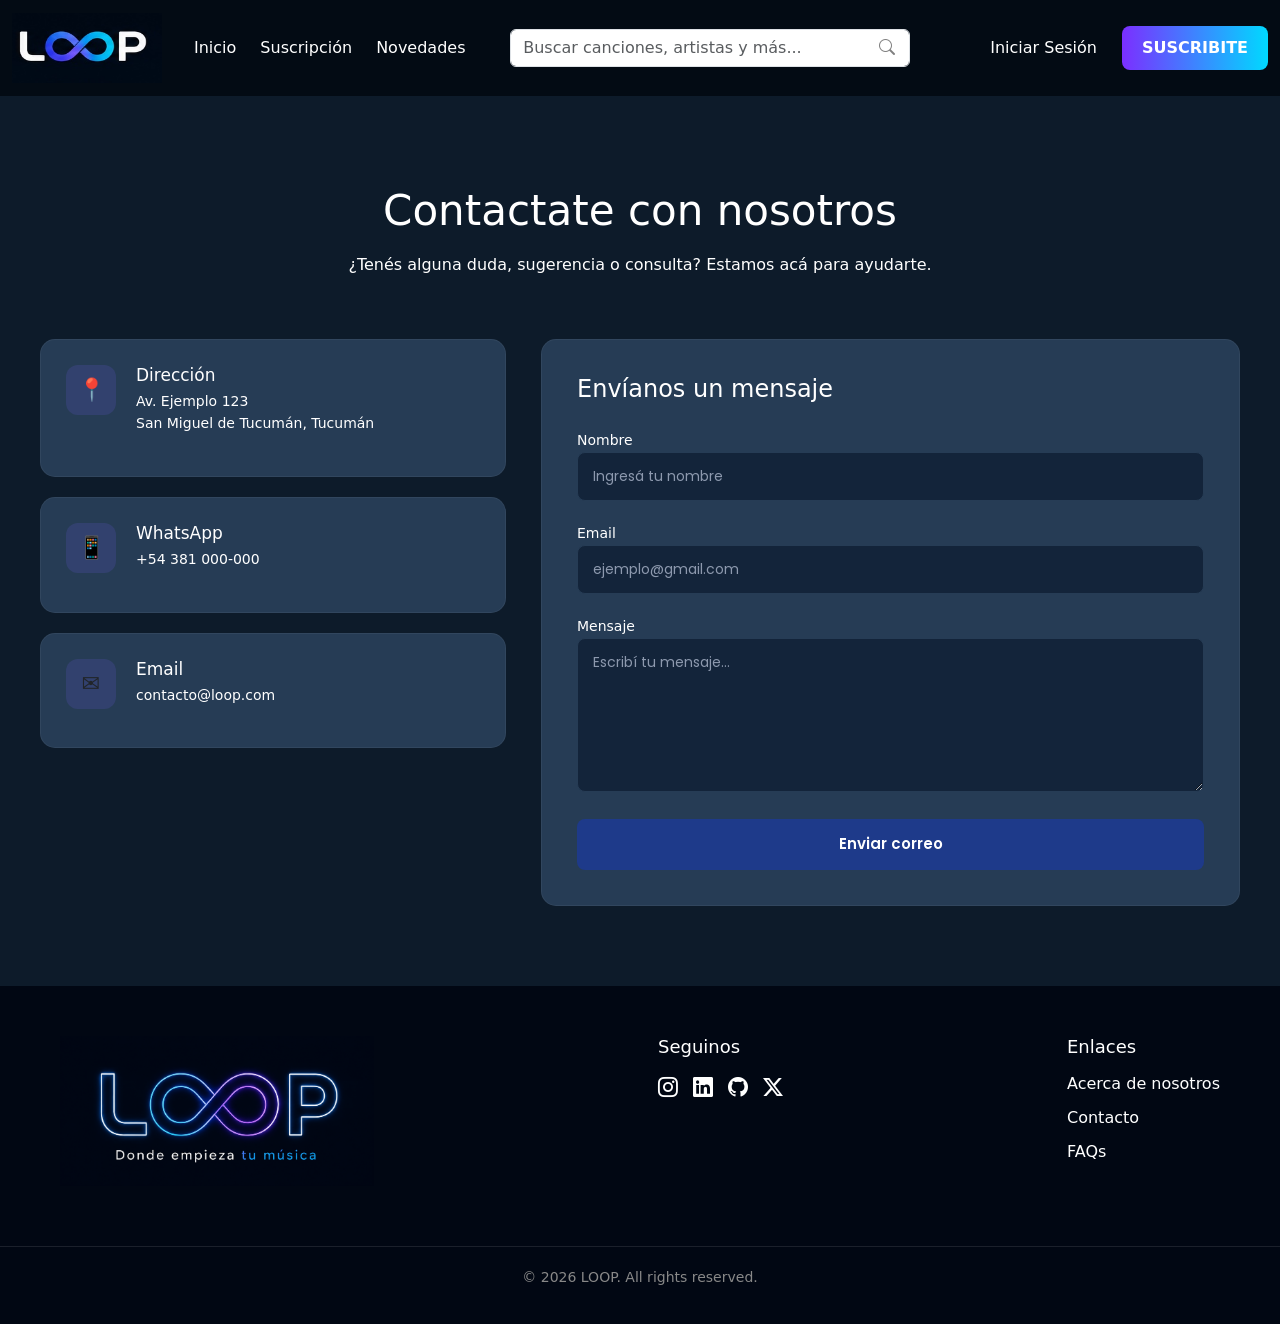
==== commit f25653e7: "Correcion de rutas y detalles generales" ====
--- a/pages/contacto/contacto.html
+++ b/pages/contacto/contacto.html
@@ -30,7 +30,6 @@
   </head>
 
   <body>
-    <!-- NAVBAR -->
     <nav class="navbar navbar-expand-lg">
       <div class="container-fluid">
         <a class="navbar-brand" href="/index.html">
@@ -100,16 +99,14 @@
             Iniciar Sesión
           </a>
 
-          <button type="button" class="btn-suscribite">SUSCRIBITE</button>
+          <a href="/pages/suscripcion/suscripcion.html" type="button" class="btn-suscribite">SUSCRIBITE</a>
         </div>
       </div>
     </nav>
 
-    <!-- CONTENIDO PRINCIPAL -->
     <main>
       <section class="contacto">
         <div class="contacto-contenedor">
-          <!-- ENCABEZADO -->
           <div class="contacto-encabezado">
             <h1>Contactate con nosotros</h1>
 
@@ -119,9 +116,7 @@
             </p>
           </div>
 
-          <!-- CONTENIDO -->
           <div class="contacto-contenido">
-            <!-- INFORMACIÓN DE CONTACTO -->
             <div class="contacto-informacion">
               <div class="contacto-card">
                 <div class="contacto-icono">📍</div>
@@ -157,7 +152,6 @@
               </div>
             </div>
 
-            <!-- FORMULARIO -->
             <div class="contacto-formulario-contenedor">
               <h2>Envíanos un mensaje</h2>
 
@@ -172,6 +166,8 @@
                     placeholder="Ingresá tu nombre"
                     required
                     minlength="2"
+                    maxlength="20"
+                    required
                   />
                 </div>
 
@@ -183,6 +179,8 @@
                     id="email"
                     name="email"
                     placeholder="ejemplo@gmail.com"
+                    minlength="10"
+                    maxlength="30"
                     required
                   />
                 </div>
@@ -200,9 +198,9 @@
                   ></textarea>
                 </div>
 
-                <button type="submit" class="boton-enviar">
+                <a href="/pages/error404/404.html" type="submit" class="boton-enviar">
                   Enviar correo
-                </button>
+                </a>
               </form>
             </div>
           </div>
@@ -210,17 +208,14 @@
       </section>
     </main>
 
-    <!-- FOOTER -->
     <footer class="siteFooter">
       <div class="footerContent">
-        <!-- LOGO -->
         <div class="footerColumn">
           <a href="/index.html">
             <img src="/assets/images/logo-footer.png" alt="LOOP" />
           </a>
         </div>
 
-        <!-- REDES SOCIALES -->
         <div class="footerColumn">
           <h4>Seguinos</h4>
 
@@ -255,7 +250,7 @@
           </div>
         </div>
 
-        <!-- ENLACES -->
+        
         <div class="footerColumn">
           <h4>Enlaces</h4>
 
@@ -273,6 +268,71 @@
         <p>&copy; 2026 LOOP. All rights reserved.</p>
       </div>
     </footer>
+
+    <div class="modal fade" id="loginModal" tabindex="-1" aria-labelledby="loginModalLabel" aria-hidden="true">
+  <div class="modal-dialog modal-dialog-centered">
+    <div class="modal-content">
+      <div class="modal-header">
+        <h1 class="modal-title fs-5" id="loginModalLabel">Iniciar sesión</h1>
+        <button type="button" class="btn-close" data-bs-dismiss="modal" aria-label="Close"></button>
+      </div>
+
+      <div class="modal-body">
+        <form id="loginForm" class="">
+
+          <div class="mb-3">
+            <label for="login-email" class="col-form-label">Email:</label>
+            <input
+              type="email"
+              class="form-control"
+              id="login-email"
+              placeholder="tu@email.com"
+              minlength="3"
+              maxlength="30"
+              required
+            >
+           
+          </div>
+
+          <div class="mb-3">
+            <label for="login-password" class="col-form-label">Contraseña:</label>
+            <input
+              type="password"
+              class="form-control"
+              id="login-password"
+              placeholder="••••••••"
+              required minlength="8"
+              required maxlength="20"
+              required
+            >
+           
+          </div>
+
+          <div class="mb-3 form-check d-flex justify-content-between align-items-center">
+            <div>
+              <input type="checkbox" class="form-check-input" id="remember-me">
+              <label class="form-check-label" for="remember-me">Recordarme</label>
+            </div>
+            <a href="#" class="small">¿Olvidaste tu contraseña?</a>
+          </div>
+
+        </form>
+
+        <p class="text-center mt-3 mb-0">
+          ¿No tenés cuenta?
+          <a href="/Pages/suscripcion.html">Suscribite acá</a>
+        </p>
+      </div>
+
+      <div class="modal-footer">
+        <button type="button" class="btn btn-secondary" data-bs-dismiss="modal">Cancelar</button>
+        <a href="./pages/inicio/inicio.html" type="submit" form="loginForm"  class="btn-suscribite">
+          Iniciar sesión
+        </a>
+      </div>
+    </div>
+  </div>
+</div>
 
     <script
       src="https://cdn.jsdelivr.net/npm/bootstrap@5.3.8/dist/js/bootstrap.bundle.min.js"
--- a/pages/contacto/contacto.css
+++ b/pages/contacto/contacto.css
@@ -112,6 +112,7 @@
     background-image: linear-gradient(to right, #7b2fff, #00d9ff);
     color: var(--color-blanco);
     border: none;
+    text-decoration: none;
     border-radius: 8px;
     padding: 10px 20px;
     font-weight: 600;
@@ -333,7 +334,9 @@
 
 .boton-enviar {
     border: none;
-
+    text-decoration: none;
+    display: block;
+    text-align: center;
     background-color: #1E3A8A;
     color: var(--color-blanco);
 
@@ -373,10 +376,6 @@
 
 
     .footerColumn img{
-    /*  font-family: 'Poppins', sans-serif;
-        color: #22D3EE;
-        margin-bottom: 15px;
-        font-size: 20px; */
         height: 150px;
         width: auto;
 }
@@ -430,7 +429,6 @@
     .footerContent{
         grid-template-columns: 1fr;
         text-align: center;
-        /* justify-items: unset; */
         display: flex;
         flex-direction: column;
         align-items: center;
